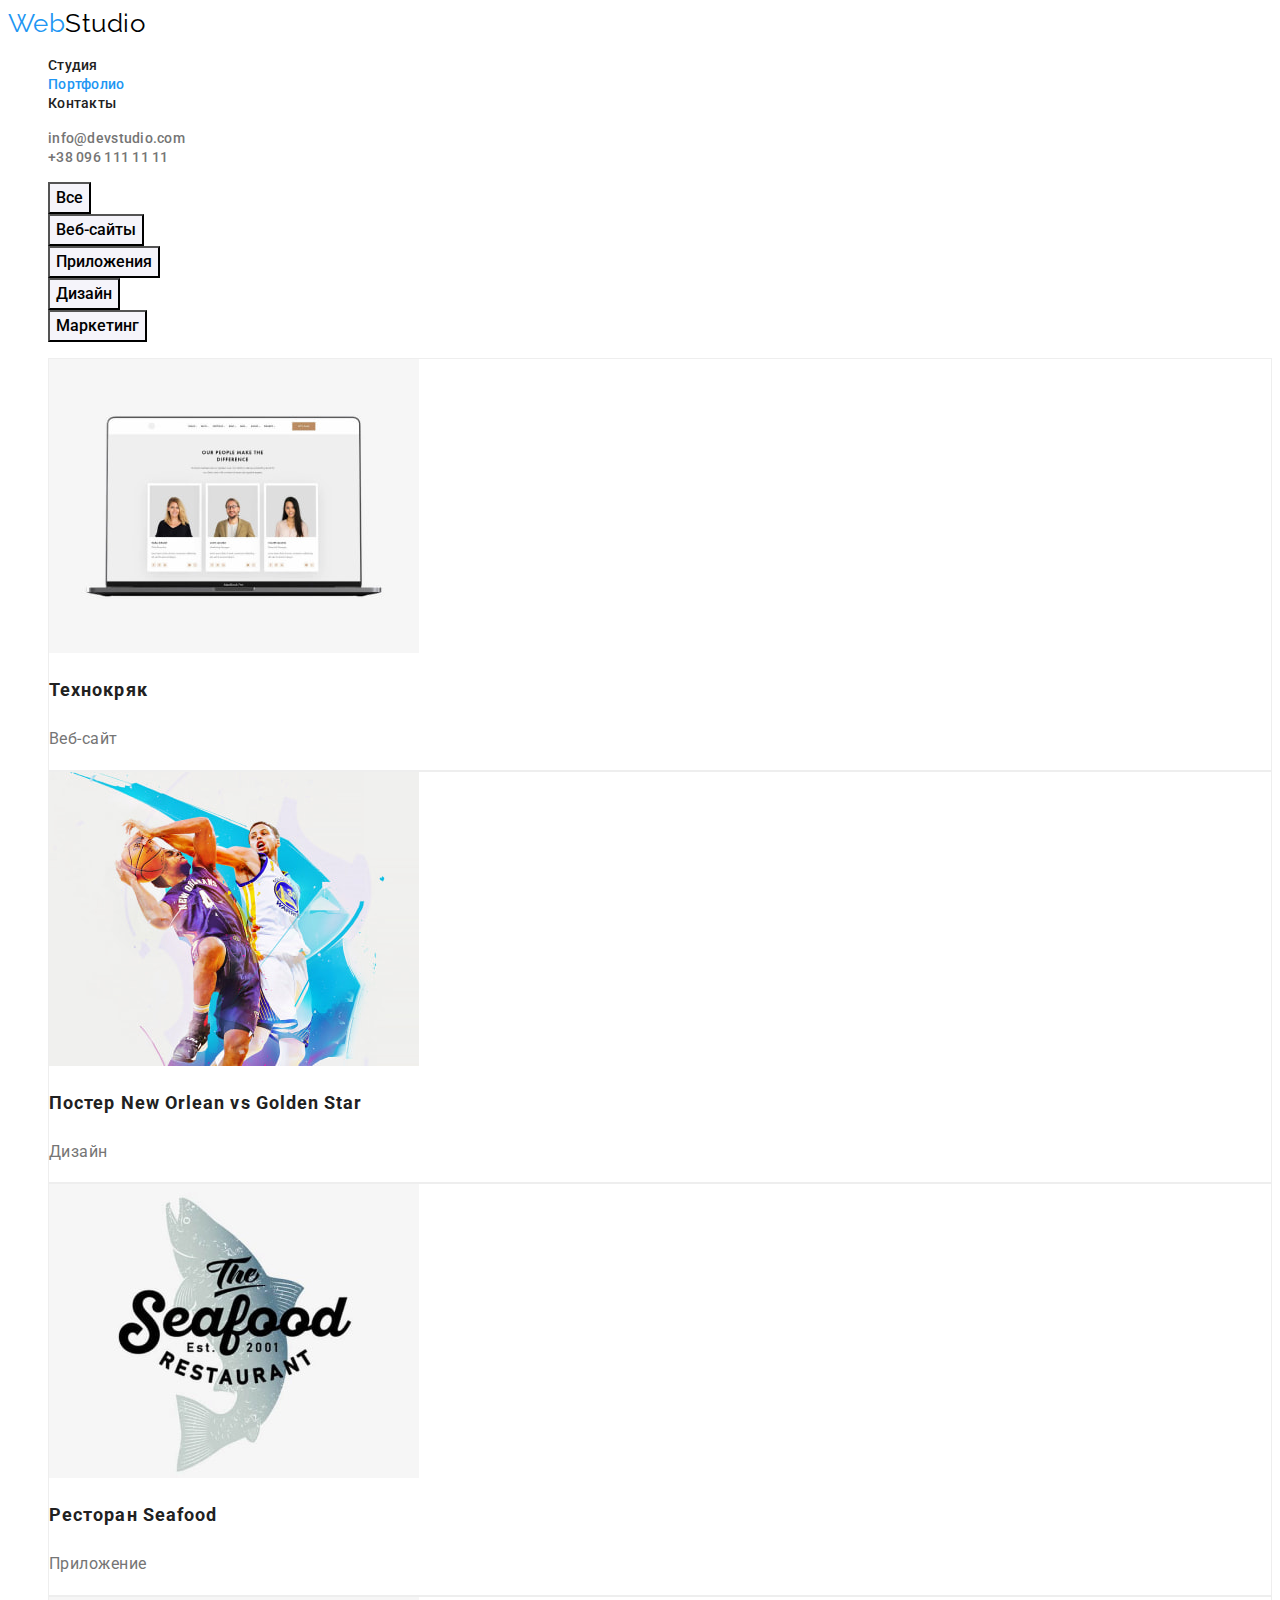
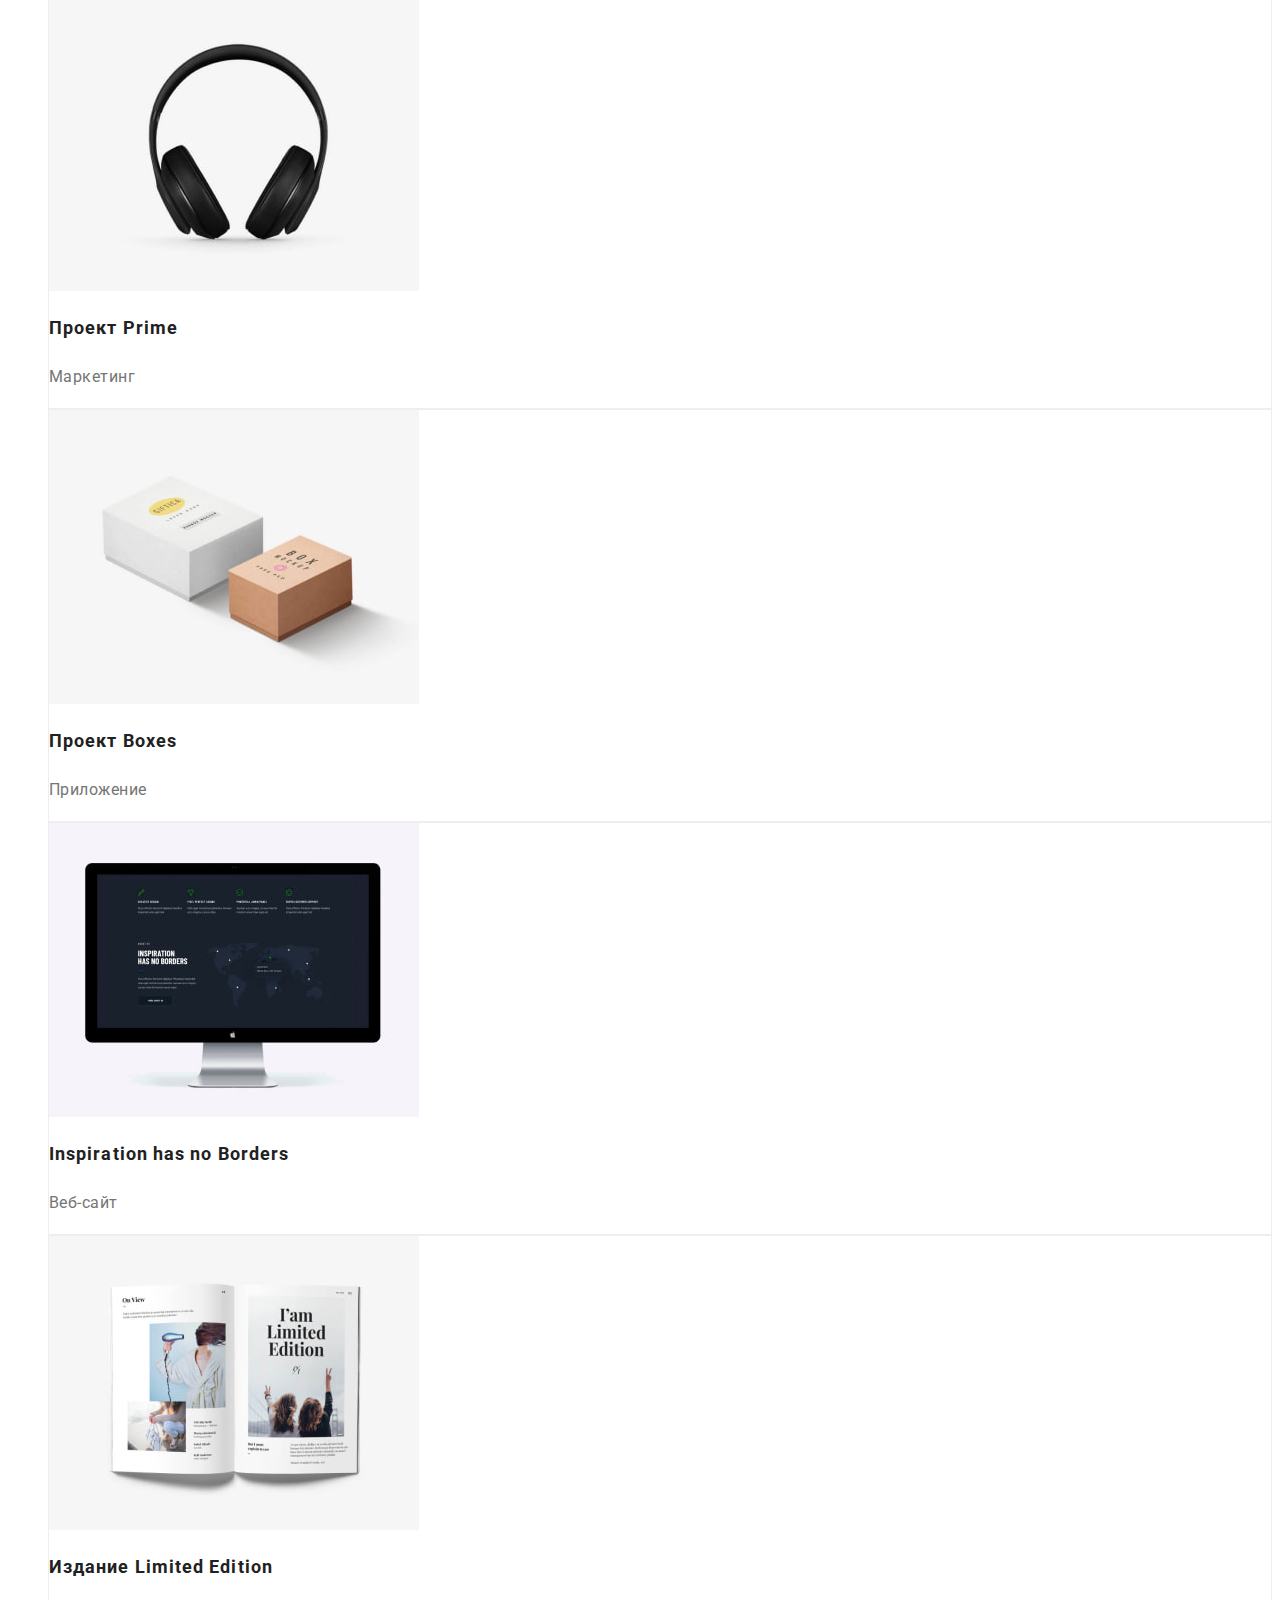
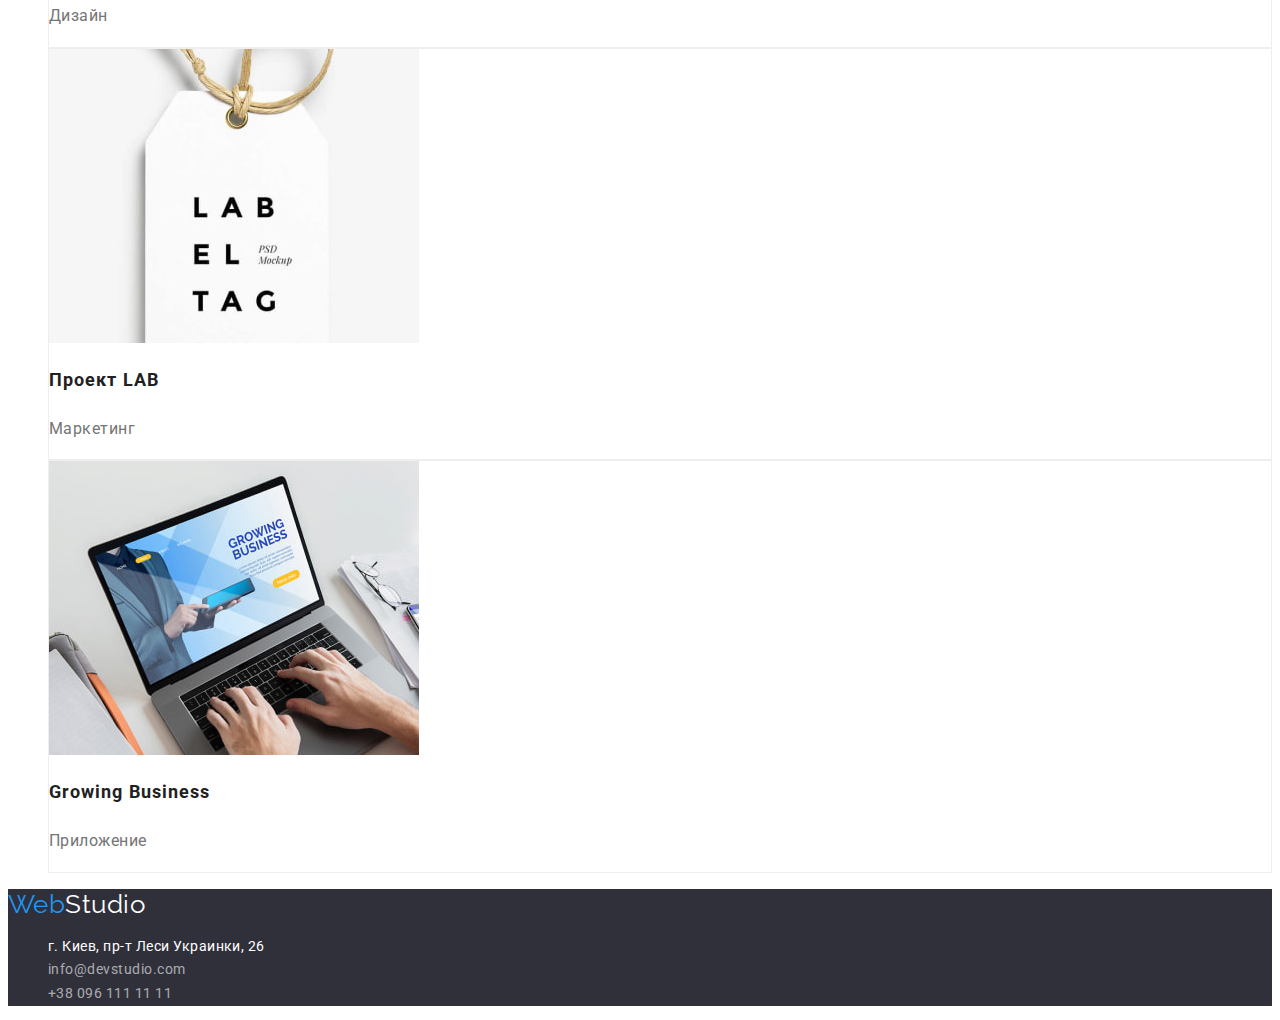
==== portfolio.html @ e976b062 "Initial commit" ====
<!DOCTYPE html>
<html lang="en">
   <head>
      <meta charset="UTF-8" />
      <meta http-equiv="X-UA-Compatible" content="IE=edge" />
      <meta name="viewport" content="width=device-width, initial-scale=1.0" />
      <title>Portfolio</title>
      <!--Project fonts -->
      <link rel="preconnect" href="https://fonts.googleapis.com" />
      <link rel="preconnect" href="https://fonts.gstatic.com" crossorigin />
      <link
         href="https://fonts.googleapis.com/css2?family=Raleway:wght@700&family=Roboto:wght@400;500;700;900&family=Tangerine:wght@700&display=swap"
         rel="stylesheet"
      />
      <!-- Custom styles -->
      <link rel="stylesheet" href="./css/styles.css" />
   </head>
   <body>
      <!-- Шапка сайту -->
      <header class="header">
         <nav class="navigation">
            <a class="logo" href="./index.html" aria-label="лаготип сайта" lang="en"
               ><span>Web</span>Studio</a
            >
            <ul class="header-list">
               <li class="item">
                  <a class="link" href="./index.html">Студия</a>
               </li>
               <li class="item">
                  <a class="link current" href="./portfolio.html">Портфолио</a>
               </li>
               <li class="item">
                  <a class="link" href="#">Контакты</a>
               </li>
            </ul>
         </nav>
         <ul class="header-list">
            <li class="item">
               <a class="header-item" href="mailto:info@devstudio.com">info@devstudio.com</a>
            </li>
            <li class="item">
               <a class="header-item" href="tel:+380961111111">+38 096 111 11 11</a>
            </li>
         </ul>
      </header>
      <!--Портфоліо-->
      <main>
         <section>
            <h1 class="portfolio-title visually-hidden">Портфолио</h1>
            <!--Навігація кнопки-->
            <ul class="filters">
               <li class="btn-main"><button type="button" class="btn">Все</button></li>
               <li class="btn-main"><button type="button" class="btn">Веб-сайты</button></li>
               <li class="btn-main"><button type="button" class="btn">Приложения</button></li>
               <li class="btn-main"><button type="button" class="btn">Дизайн</button></li>
               <li class="btn-main"><button type="button" class="btn">Маркетинг</button></li>
            </ul>
            <ul class="gallery">
               <li class="gallery-item">
                  <a class="progects-item" href="#">
                     <img
                        src="./images/portfolio/portfolio-img1.jpg"
                        class="portfolio-img"
                        alt="Технокряк"
                        width="370"
                        height="294"
                     />
                     <h2 class="gallery-title">Технокряк</h2>
                     <p class="gallery-text">Веб-сайт</p>
                  </a>
               </li>
               <li class="gallery-item">
                  <a class="progects-item" href="#">
                     <img
                        src="./images/portfolio/portfolio-img2.jpg"
                        class="portfolio-img"
                        alt="Постер New Orlean vs Golden Star"
                        width="370"
                        height="294"
                     />
                     <h2 class="gallery-title" lang="en">Постер New Orlean vs Golden Star</h2>
                     <p class="gallery-text">Дизайн</p>
                  </a>
               </li>
               <li class="gallery-item">
                  <a class="progects-item" href="#">
                     <img
                        src="./images/portfolio/portfolio-img3.jpg"
                        class="portfolio-img"
                        alt="Ресторан Seafood"
                        width="370"
                        height="294"
                     />
                     <h2 class="gallery-title" lang="en">Ресторан Seafood</h2>
                     <p class="gallery-text">Приложение</p>
                  </a>
               </li>
               <li class="gallery-item">
                  <a class="progects-item" href="#">
                     <img
                        src="./images/portfolio/portfolio-img4.jpg"
                        class="portfolio-img"
                        alt="Проект Prime"
                        width="370"
                        height="294"
                     />
                     <h2 class="gallery-title" lang="en">Проект Prime</h2>
                     <p class="gallery-text">Маркетинг</p>
                  </a>
               </li>
               <li class="gallery-item">
                  <a class="progects-item" href="#">
                     <img
                        src="./images/portfolio/portfolio-img5.jpg"
                        class="portfolio-img"
                        alt="Проект Boxes"
                        width="370"
                        height="294"
                     />
                     <h2 class="gallery-title" lang="en">Проект Boxes</h2>
                     <p class="gallery-text">Приложение</p>
                  </a>
               </li>
               <li class="gallery-item">
                  <a class="progects-item" href="#">
                     <img
                        src="./images/portfolio/portfolio-img6.jpg"
                        class="portfolio-img"
                        alt="Inspiration has no Borders"
                        width="370"
                        height="294"
                     />
                     <h2 class="gallery-title" lang="en">Inspiration has no Borders</h2>
                     <p class="gallery-text">Веб-сайт</p>
                  </a>
               </li>
               <li class="gallery-item">
                  <a class="progects-item" href="#">
                     <img
                        src="./images/portfolio/portfolio-img7.jpg"
                        class="portfolio-img"
                        alt="Издание Limited Edition"
                        width="370"
                        height="294"
                     />
                     <h2 class="gallery-title" lang="en">Издание Limited Edition</h2>
                     <p class="gallery-text">Дизайн</p>
                  </a>
               </li>
               <li class="gallery-item">
                  <a class="progects-item" href="#">
                     <img
                        src="./images/portfolio/portfolio-img8.jpg"
                        class="portfolio-img"
                        alt="Проект LAB"
                        width="370"
                        height="294"
                     />
                     <h2 class="gallery-title" lang="en">Проект LAB</h2>
                     <p class="gallery-text">Маркетинг</p>
                  </a>
               </li>
               <li class="gallery-item">
                  <a class="progects-item" href="#">
                     <img
                        src="./images/portfolio/portfolio-img9.jpg"
                        class="portfolio-img"
                        alt="Growing Business"
                        width="370"
                        height="294"
                     />
                     <h2 class="gallery-title" lang="en">Growing Business</h2>
                     <p class="gallery-text">Приложение</p>
                  </a>
               </li>
            </ul>
         </section>
      </main>
      <!--підвал сайту-->
      <footer class="footer">
         <a class="logo" href="./index.html" aria-label="лаготип сайта" lang="en"
            ><span>Web</span>Studio</a
         >
         <address>
            <ul class="footer-adress">
               <li class="item">
                  <a
                     href="https://goo.gl/maps/U1DCQBSP9QyuAPN38"
                     class="link"
                     target="_blank"
                     rel="noopener noreferrer"
                     >г. Киев, пр-т Леси Украинки, 26</a
                  >
               </li>
               <li class="item">
                  <a class="footer-item" href="mailto:info@devstudio.com">info@devstudio.com</a>
               </li>
               <li class="item">
                  <a class="footer-item" href="tel:+380961111111">+38 096 111 11 11</a>
               </li>
            </ul>
         </address>
      </footer>
   </body>
</html>
---- css/styles.css ----
:root {
    --primary-subtitle-color: #757575;
    --accent-color: #2196f3;
    --button-hover-color: #188ce8;
    --white-color: #ffffff;
    --primary-text-color: #212121;

/* color */

--primary-hero-footer-color:#2f303a;
--primary-team-color:#f5f4fa;
--footer-adress-color: rgba(255, 255, 255, 0.6);
--portfolio-btn-color:#f5f4fa;
--portfolio-main-color: #e5e5e5;
--main-project-iteam:#eeeeee;
}

body {
    background-color: var(--white-color);
    font-family: Roboto,
    sans-serif;
    color: var(--primary-text-color);
    letter-spacing: 0.03em;
    
}
/* <!--логотип-->*/
.logo {
    font-family: Raleway,
    sans-serif;
    font-size: 26px;
    line-height: 1.2;
    text-decoration: none;
    
}

 .logo span {
    color: var(--accent-color);
}
.header .logo {
    color: #000000;
}

.footer .logo {
    color: var(--white-color);
}

/* <!--hidden--> */
.visually-hidden {
    position: absolute;
    width: 1px;
    height: 1px;
    margin: -1px;
    border: 0;
    padding: 0;

    white-space: nowrap;
    clip-path: inset(100%);
    clip: rect(0 0 0 0);
    overflow: hidden;
}

/* <!--Навігація -->*/

.header-list,
.hero .list,
.specifics .list,
.doing .list,
.footer-adress,
.member-list,
.filters,
.gallery {
list-style: none;
}

.header-list .link {
    font-weight: 500;
    font-size: 14px;
    line-height: 1.14;
    letter-spacing: 0.02em;
    text-decoration: none;
    
}
.navigation .link {
color: var(--primary-text-color);}

.link.current {
    color: var(--accent-color);

}
.navigation .link:hover,
.navigation .link:focus, 
.footer-adress .footer-item:hover,
.footer-adress .footer-item:focus {
    color: var(--accent-color);
}

.header-item {
color: var(--primary-subtitle-color);
text-decoration: none;
font-weight: 500;
font-size: 14px;
line-height: 1.14;
letter-spacing: 0.02em;
}


.header-item:hover,
.header-item:focus {
    color: var(--accent-color);
}
/* <!--Заголовок-->*/
.hero-group,
.footer {
    background-color: var(--primary-hero-footer-color);
}

.hero-title {
    font-weight: 900;
    font-size: 44px;
    line-height: 1.36;
     text-align: center;
    letter-spacing: 0.06em;
    text-transform: uppercase;
    
    color: var(--white-color);
}
.button.primary {
    border: inherit;
    font-weight: 700;
    font-size: 16px;
    line-height: 1.88;
    letter-spacing: 0.06em;
    cursor: pointer;
    color: var(--white-color);
    font-family: Roboto,
    sans-serif;
    background-color: var(--accent-color);
}

.button.primary:focus,
.button.primary:hover {
    background-color: var(--button-hover-color);
}

.specifics .member-title {
    font-weight: 700;
    font-size: 14px;
    line-height: 1.14;
   
}

.subtitle {
    font-size: 14px;
    line-height: 1.71;
    color: var(--primary-subtitle-color);
}

/* < !--Чем мы занимаемся--> */

.section-title {
font-weight: 700;
font-size: 36px;
line-height: 1.17;
text-align: center;

}
/* < !--Наша команда--> */
.team {
    background-color: var(--primary-team-color);
 font-size: 16px;
 line-height: 1.19;
 
}
.team .member-title {
    font-weight: 500;
    text-align: center;
    font-size: 16px;
    line-height: 1.19;
   
}

.team .member-position {
    text-align: center;
    font-weight: 400;
    color: var(--primary-subtitle-color);
}
/* < !--підвал--> */
.footer-adress {
    font-size: 14px;
    line-height: 1.71; 
    font-weight: 400;
}
.footer-adress .link {
    color: var(--white-color);
    text-decoration: none;
    font-style: normal;

}
    
.footer-item {
color:  var(--footer-adress-color);
text-decoration: none;
font-style: normal;
}

/* <!--Портфоліо--> */

.portfolio-title {
    display: none;
}

/* <!-- Кнопки --> */
.btn {
    font-weight: 500;
    font-size: 16px;
    line-height: 1.62;
    text-align: center;
    cursor: pointer;
    font-family: Roboto,
    sans-serif;
  background-color: var(--portfolio-btn-color);
}

.filters .btn:hover,
.filters .btn:focus {
color: var(--white-color);
background-color: var(--accent-color);
}
.gallery-item {
background: var(--white-color);
border: 1px solid var(--main-project-iteam);
box-sizing: border-box;
}
.progects-item {
    text-decoration: none;
}
.gallery-title {
    font-weight: 700;
    font-size: 18px;
    line-height: 2;
    letter-spacing: 0.06em;
    color: var(--primary-text-color);
    text-decoration: none;
}
.gallery-text {
    font-weight: 400;
    font-size: 16px;
    line-height: 1.87;
color: var(--primary-subtitle-color);
text-decoration: none;
    
}
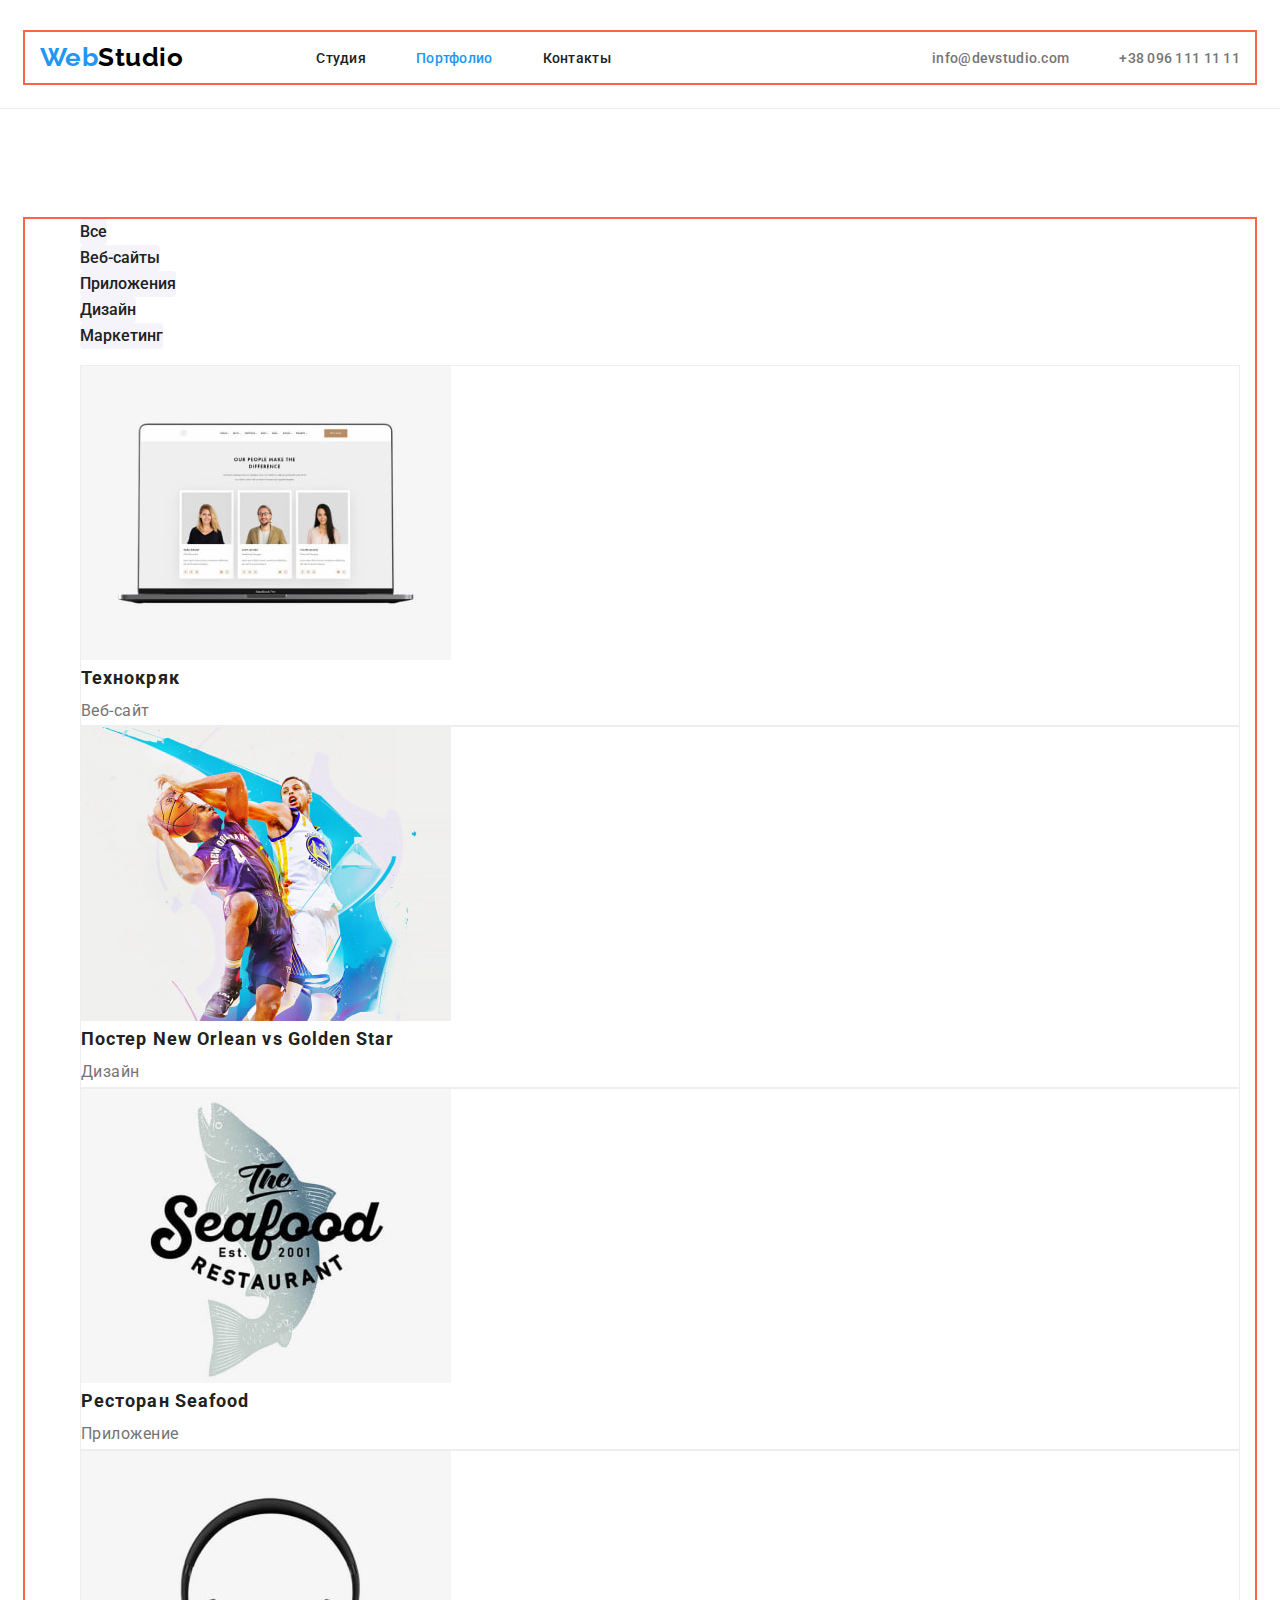
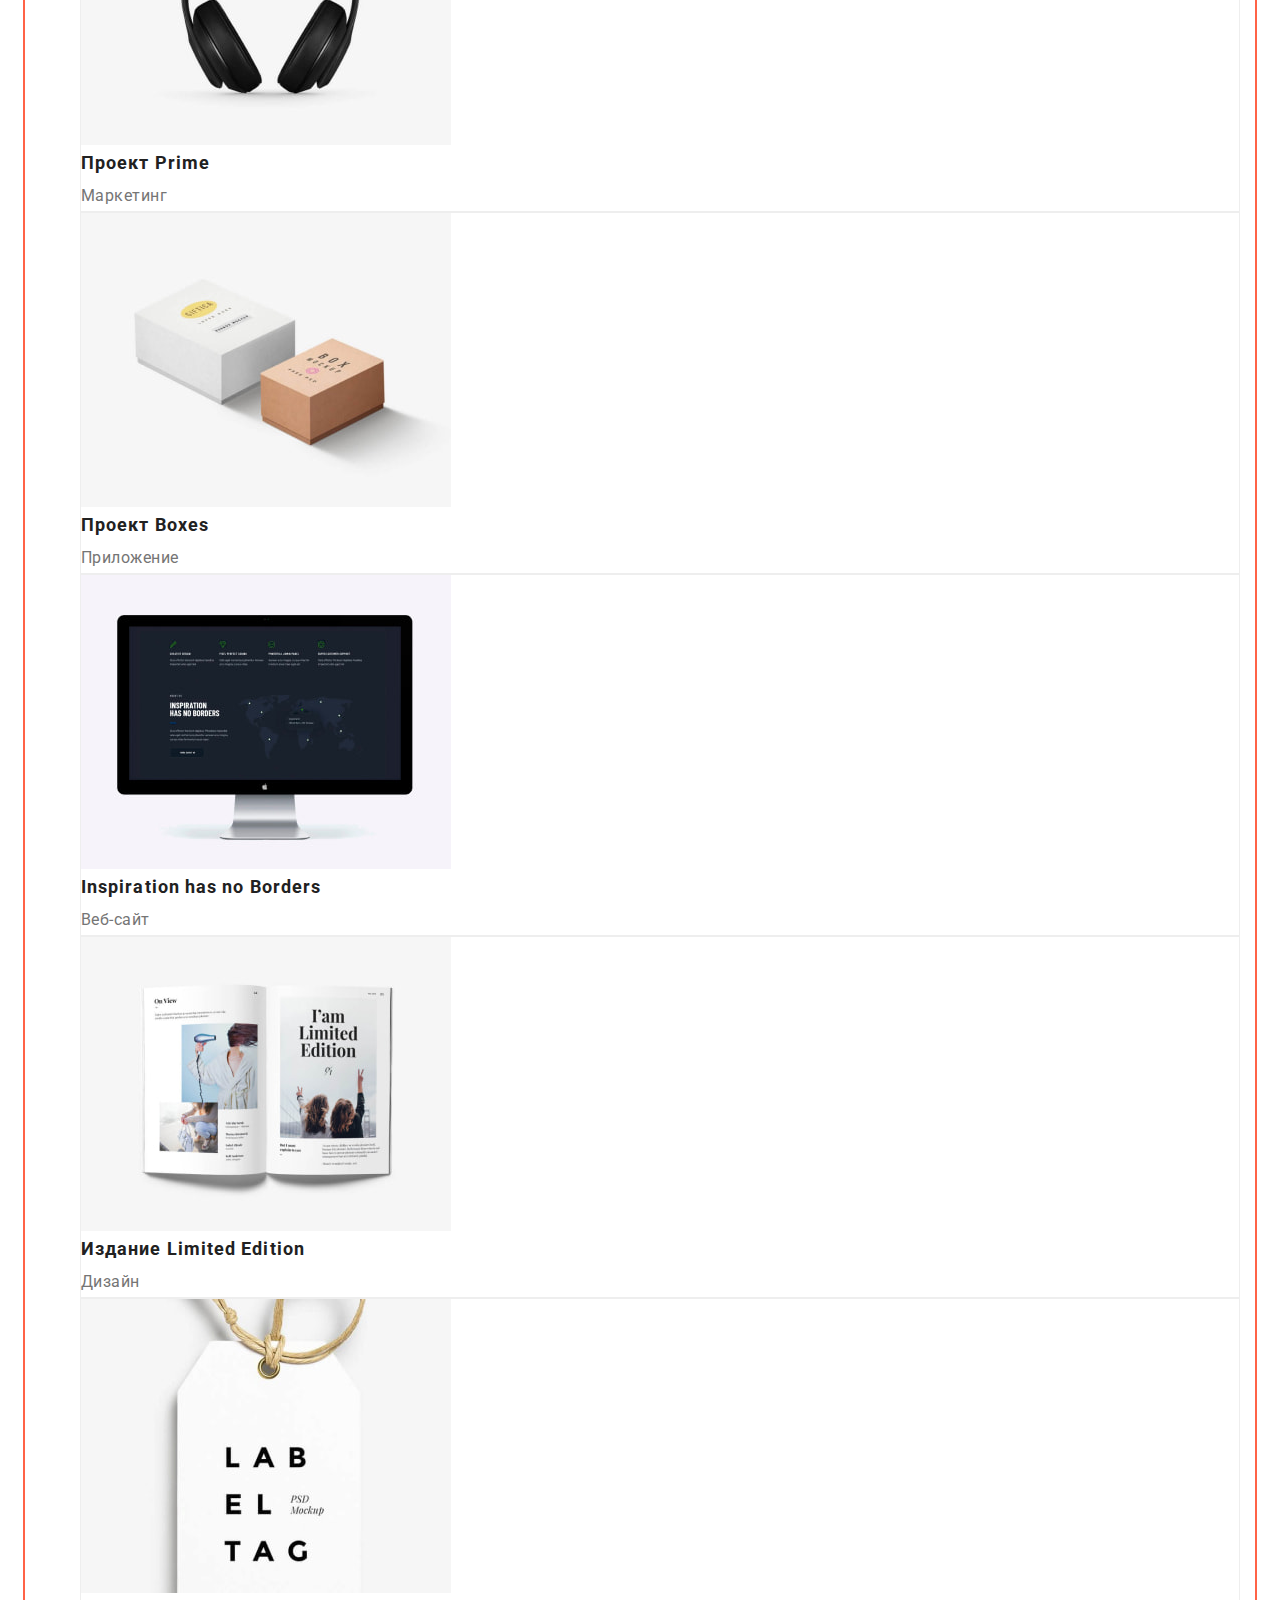
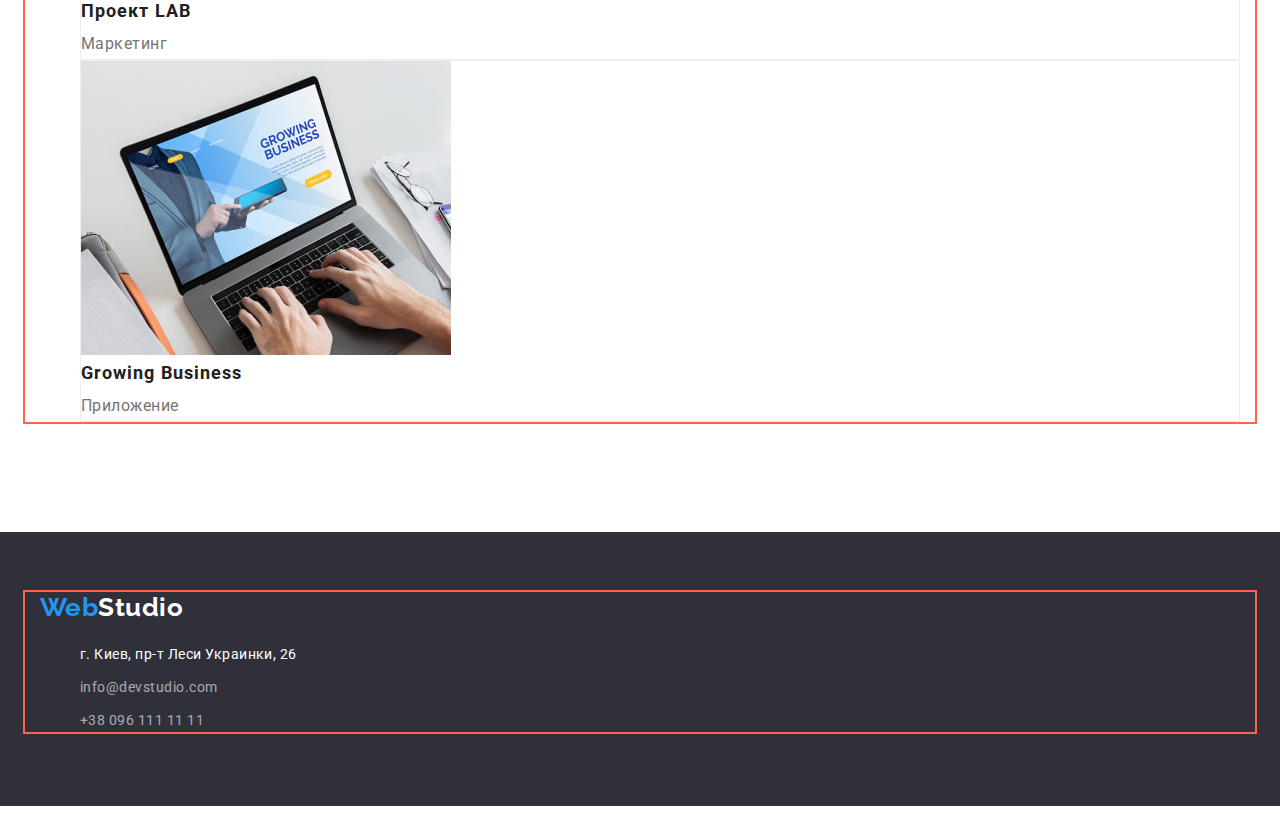
==== commit a75c5050: "created flexbox css" ====
--- a/portfolio.html
+++ b/portfolio.html
@@ -12,194 +12,225 @@
          href="https://fonts.googleapis.com/css2?family=Raleway:wght@700&family=Roboto:wght@400;500;700;900&family=Tangerine:wght@700&display=swap"
          rel="stylesheet"
       />
+      <link
+         rel="stylesheet"
+         href="https://cdnjs.cloudflare.com/ajax/libs/modern-normalize/1.1.0/modern-normalize.min.css"
+         integrity="sha512-wpPYUAdjBVSE4KJnH1VR1HeZfpl1ub8YT/NKx4PuQ5NmX2tKuGu6U/JRp5y+Y8XG2tV+wKQpNHVUX03MfMFn9Q=="
+         crossorigin="anonymous"
+         referrerpolicy="no-referrer"
+      />
       <!-- Custom styles -->
       <link rel="stylesheet" href="./css/styles.css" />
    </head>
    <body>
       <!-- Шапка сайту -->
       <header class="header">
-         <nav class="navigation">
-            <a class="logo" href="./index.html" aria-label="лаготип сайта" lang="en"
-               ><span>Web</span>Studio</a
-            >
-            <ul class="header-list">
+         <div class="container navigation">
+            <nav class="navigation">
+               <a class="logo" href="./index.html" aria-label="лаготип сайта" lang="en"
+                  ><span>Web</span>Studio</a
+               >
+               <ul class="header-list">
+                  <li class="item">
+                     <a class="link" href="./index.html">Студия</a>
+                  </li>
+                  <li class="item">
+                     <a class="link current" href="./portfolio.html">Портфолио</a>
+                  </li>
+                  <li class="item">
+                     <a class="link" href="#">Контакты</a>
+                  </li>
+               </ul>
+            </nav>
+            <ul class="header-list contact">
                <li class="item">
-                  <a class="link" href="./index.html">Студия</a>
+                  <a class="header-item" href="mailto:info@devstudio.com">info@devstudio.com</a>
                </li>
                <li class="item">
-                  <a class="link current" href="./portfolio.html">Портфолио</a>
-               </li>
-               <li class="item">
-                  <a class="link" href="#">Контакты</a>
+                  <a class="header-item" href="tel:+380961111111">+38 096 111 11 11</a>
                </li>
             </ul>
-         </nav>
-         <ul class="header-list">
-            <li class="item">
-               <a class="header-item" href="mailto:info@devstudio.com">info@devstudio.com</a>
-            </li>
-            <li class="item">
-               <a class="header-item" href="tel:+380961111111">+38 096 111 11 11</a>
-            </li>
-         </ul>
+         </div>
       </header>
       <!--Портфоліо-->
       <main>
-         <section>
-            <h1 class="portfolio-title visually-hidden">Портфолио</h1>
-            <!--Навігація кнопки-->
-            <ul class="filters">
-               <li class="btn-main"><button type="button" class="btn">Все</button></li>
-               <li class="btn-main"><button type="button" class="btn">Веб-сайты</button></li>
-               <li class="btn-main"><button type="button" class="btn">Приложения</button></li>
-               <li class="btn-main"><button type="button" class="btn">Дизайн</button></li>
-               <li class="btn-main"><button type="button" class="btn">Маркетинг</button></li>
-            </ul>
-            <ul class="gallery">
-               <li class="gallery-item">
-                  <a class="progects-item" href="#">
-                     <img
-                        src="./images/portfolio/portfolio-img1.jpg"
-                        class="portfolio-img"
-                        alt="Технокряк"
-                        width="370"
-                        height="294"
-                     />
-                     <h2 class="gallery-title">Технокряк</h2>
-                     <p class="gallery-text">Веб-сайт</p>
-                  </a>
-               </li>
-               <li class="gallery-item">
-                  <a class="progects-item" href="#">
-                     <img
-                        src="./images/portfolio/portfolio-img2.jpg"
-                        class="portfolio-img"
-                        alt="Постер New Orlean vs Golden Star"
-                        width="370"
-                        height="294"
-                     />
-                     <h2 class="gallery-title" lang="en">Постер New Orlean vs Golden Star</h2>
-                     <p class="gallery-text">Дизайн</p>
-                  </a>
-               </li>
-               <li class="gallery-item">
-                  <a class="progects-item" href="#">
-                     <img
-                        src="./images/portfolio/portfolio-img3.jpg"
-                        class="portfolio-img"
-                        alt="Ресторан Seafood"
-                        width="370"
-                        height="294"
-                     />
-                     <h2 class="gallery-title" lang="en">Ресторан Seafood</h2>
-                     <p class="gallery-text">Приложение</p>
-                  </a>
-               </li>
-               <li class="gallery-item">
-                  <a class="progects-item" href="#">
-                     <img
-                        src="./images/portfolio/portfolio-img4.jpg"
-                        class="portfolio-img"
-                        alt="Проект Prime"
-                        width="370"
-                        height="294"
-                     />
-                     <h2 class="gallery-title" lang="en">Проект Prime</h2>
-                     <p class="gallery-text">Маркетинг</p>
-                  </a>
-               </li>
-               <li class="gallery-item">
-                  <a class="progects-item" href="#">
-                     <img
-                        src="./images/portfolio/portfolio-img5.jpg"
-                        class="portfolio-img"
-                        alt="Проект Boxes"
-                        width="370"
-                        height="294"
-                     />
-                     <h2 class="gallery-title" lang="en">Проект Boxes</h2>
-                     <p class="gallery-text">Приложение</p>
-                  </a>
-               </li>
-               <li class="gallery-item">
-                  <a class="progects-item" href="#">
-                     <img
-                        src="./images/portfolio/portfolio-img6.jpg"
-                        class="portfolio-img"
-                        alt="Inspiration has no Borders"
-                        width="370"
-                        height="294"
-                     />
-                     <h2 class="gallery-title" lang="en">Inspiration has no Borders</h2>
-                     <p class="gallery-text">Веб-сайт</p>
-                  </a>
-               </li>
-               <li class="gallery-item">
-                  <a class="progects-item" href="#">
-                     <img
-                        src="./images/portfolio/portfolio-img7.jpg"
-                        class="portfolio-img"
-                        alt="Издание Limited Edition"
-                        width="370"
-                        height="294"
-                     />
-                     <h2 class="gallery-title" lang="en">Издание Limited Edition</h2>
-                     <p class="gallery-text">Дизайн</p>
-                  </a>
-               </li>
-               <li class="gallery-item">
-                  <a class="progects-item" href="#">
-                     <img
-                        src="./images/portfolio/portfolio-img8.jpg"
-                        class="portfolio-img"
-                        alt="Проект LAB"
-                        width="370"
-                        height="294"
-                     />
-                     <h2 class="gallery-title" lang="en">Проект LAB</h2>
-                     <p class="gallery-text">Маркетинг</p>
-                  </a>
-               </li>
-               <li class="gallery-item">
-                  <a class="progects-item" href="#">
-                     <img
-                        src="./images/portfolio/portfolio-img9.jpg"
-                        class="portfolio-img"
-                        alt="Growing Business"
-                        width="370"
-                        height="294"
-                     />
-                     <h2 class="gallery-title" lang="en">Growing Business</h2>
-                     <p class="gallery-text">Приложение</p>
-                  </a>
-               </li>
-            </ul>
+         <section class="section work">
+            <div class="container">
+               <h1 class="portfolio-title visually-hidden">Портфолио</h1>
+               <!--Навігація кнопки-->
+               <ul class="filters">
+                  <li class="btn-main"><button type="button" class="btn">Все</button></li>
+                  <li class="btn-main"><button type="button" class="btn">Веб-сайты</button></li>
+                  <li class="btn-main"><button type="button" class="btn">Приложения</button></li>
+                  <li class="btn-main"><button type="button" class="btn">Дизайн</button></li>
+                  <li class="btn-main"><button type="button" class="btn">Маркетинг</button></li>
+               </ul>
+               <ul class="gallery">
+                  <li class="gallery-item">
+                     <a class="progects-item" href="#">
+                        <img
+                           src="./images/portfolio/portfolio-img1.jpg"
+                           class="portfolio-img"
+                           alt="Технокряк"
+                           width="370"
+                           height="294"
+                        />
+                        <div class="gallery-border">
+                           <h2 class="gallery-title">Технокряк</h2>
+                           <p class="gallery-text">Веб-сайт</p>
+                        </div>
+                     </a>
+                  </li>
+                  <li class="gallery-item">
+                     <a class="progects-item" href="#">
+                        <img
+                           src="./images/portfolio/portfolio-img2.jpg"
+                           class="portfolio-img"
+                           alt="Постер New Orlean vs Golden Star"
+                           width="370"
+                           height="294"
+                        />
+                        <div class="gallery-border">
+                           <h2 class="gallery-title" lang="en">Постер New Orlean vs Golden Star</h2>
+                           <p class="gallery-text">Дизайн</p>
+                        </div>
+                     </a>
+                  </li>
+                  <li class="gallery-item">
+                     <a class="progects-item" href="#">
+                        <img
+                           src="./images/portfolio/portfolio-img3.jpg"
+                           class="portfolio-img"
+                           alt="Ресторан Seafood"
+                           width="370"
+                           height="294"
+                        />
+                        <div class="gallery-border">
+                           <h2 class="gallery-title" lang="en">Ресторан Seafood</h2>
+                           <p class="gallery-text">Приложение</p>
+                        </div>
+                     </a>
+                  </li>
+                  <li class="gallery-item">
+                     <a class="progects-item" href="#">
+                        <img
+                           src="./images/portfolio/portfolio-img4.jpg"
+                           class="portfolio-img"
+                           alt="Проект Prime"
+                           width="370"
+                           height="294"
+                        />
+                        <div class="gallery-border">
+                           <h2 class="gallery-title" lang="en">Проект Prime</h2>
+                           <p class="gallery-text">Маркетинг</p>
+                        </div>
+                     </a>
+                  </li>
+                  <li class="gallery-item">
+                     <a class="progects-item" href="#">
+                        <img
+                           src="./images/portfolio/portfolio-img5.jpg"
+                           class="portfolio-img"
+                           alt="Проект Boxes"
+                           width="370"
+                           height="294"
+                        />
+                        <div class="gallery-border">
+                           <h2 class="gallery-title" lang="en">Проект Boxes</h2>
+                           <p class="gallery-text">Приложение</p>
+                        </div>
+                     </a>
+                  </li>
+                  <li class="gallery-item">
+                     <a class="progects-item" href="#">
+                        <img
+                           src="./images/portfolio/portfolio-img6.jpg"
+                           class="portfolio-img"
+                           alt="Inspiration has no Borders"
+                           width="370"
+                           height="294"
+                        />
+                        <div class="gallery-border">
+                           <h2 class="gallery-title" lang="en">Inspiration has no Borders</h2>
+                           <p class="gallery-text">Веб-сайт</p>
+                        </div>
+                     </a>
+                  </li>
+                  <li class="gallery-item">
+                     <a class="progects-item" href="#">
+                        <img
+                           src="./images/portfolio/portfolio-img7.jpg"
+                           class="portfolio-img"
+                           alt="Издание Limited Edition"
+                           width="370"
+                           height="294"
+                        />
+                        <div class="gallery-border">
+                           <h2 class="gallery-title" lang="en">Издание Limited Edition</h2>
+                           <p class="gallery-text">Дизайн</p>
+                        </div>
+                     </a>
+                  </li>
+                  <li class="gallery-item">
+                     <a class="progects-item" href="#">
+                        <img
+                           src="./images/portfolio/portfolio-img8.jpg"
+                           class="portfolio-img"
+                           alt="Проект LAB"
+                           width="370"
+                           height="294"
+                        />
+                        <div class="gallery-border">
+                           <h2 class="gallery-title" lang="en">Проект LAB</h2>
+                           <p class="gallery-text">Маркетинг</p>
+                        </div>
+                     </a>
+                  </li>
+                  <li class="gallery-item">
+                     <a class="progects-item" href="#">
+                        <img
+                           src="./images/portfolio/portfolio-img9.jpg"
+                           class="portfolio-img"
+                           alt="Growing Business"
+                           width="370"
+                           height="294"
+                        />
+                        <div class="gallery-border">
+                           <h2 class="gallery-title" lang="en">Growing Business</h2>
+                           <p class="gallery-text">Приложение</p>
+                        </div>
+                     </a>
+                  </li>
+               </ul>
+            </div>
          </section>
       </main>
       <!--підвал сайту-->
       <footer class="footer">
-         <a class="logo" href="./index.html" aria-label="лаготип сайта" lang="en"
-            ><span>Web</span>Studio</a
-         >
-         <address>
-            <ul class="footer-adress">
-               <li class="item">
-                  <a
-                     href="https://goo.gl/maps/U1DCQBSP9QyuAPN38"
-                     class="link"
-                     target="_blank"
-                     rel="noopener noreferrer"
-                     >г. Киев, пр-т Леси Украинки, 26</a
-                  >
-               </li>
-               <li class="item">
-                  <a class="footer-item" href="mailto:info@devstudio.com">info@devstudio.com</a>
-               </li>
-               <li class="item">
-                  <a class="footer-item" href="tel:+380961111111">+38 096 111 11 11</a>
-               </li>
-            </ul>
-         </address>
+         <div class="container">
+            <a class="logo foot" href="./index.html" aria-label="лаготип сайта" lang="en"
+               ><span>Web</span>Studio</a
+            >
+            <address class="adress">
+               <ul class="footer-adress">
+                  <li class="item">
+                     <a
+                        href="https://goo.gl/maps/U1DCQBSP9QyuAPN38"
+                        class="link"
+                        target="_blank"
+                        rel="noopener noreferrer"
+                        >г. Киев, пр-т Леси Украинки, 26</a
+                     >
+                  </li>
+                  <li class="item">
+                     <a class="footer-item" href="mailto:info@devstudio.com">info@devstudio.com</a>
+                  </li>
+                  <li class="item">
+                     <a class="footer-item" href="tel:+380961111111">+38 096 111 11 11</a>
+                  </li>
+               </ul>
+            </address>
+         </div>
       </footer>
    </body>
 </html>
--- a/css/styles.css
+++ b/css/styles.css
@@ -21,15 +21,83 @@
     sans-serif;
     color: var(--primary-text-color);
     letter-spacing: 0.03em;
-    
+    margin-left: auto;
+        margin-right: auto;
+}
+
+a {
+    text-decoration: none;
+    padding: 0;
+}
+
+img {
+    display: block;
+    max-width: 100%;
+    height: auto;
+}
+
+.list {
+    padding: 0;
+    margin: 0;
+    list-style: none;
+}
+
+h1,
+h2,
+h3,
+h4,
+h5,
+h6,
+p {
+    margin-top: 0px;
+    margin-bottom: 0px;
+}
+
+button {
+    padding: 0;
+    border: none;
+    font: inherit;
+    color: inherit;
+    background-color: transparent;
+
+    cursor: pointer;
+    font-family: Roboto, sans-serif;
+    border-radius: 4px;
+}
+
+/* Секції */
+.section {
+    padding-top: 94px;
+    padding-bottom: 94px;
+}
+
+/* Контейнер */
+
+.container {
+    width: 1200px;
+    padding-left: 15px;
+    padding-right: 15px;
+    margin-left: auto;
+    margin-right: auto;
+
+     outline: 2px solid tomato; 
+}
+/* Шапка */
+.header {
+    padding-top: 24px;
+    padding-bottom: 25px;
+    border-bottom: 1px solid #ececec;
 }
 /* <!--логотип-->*/
 .logo {
+    margin-right: 93px;
     font-family: Raleway,
     sans-serif;
+    font-weight: 700;
     font-size: 26px;
-    line-height: 1.2;
-    text-decoration: none;
+    line-height: 1.19;
+    text-decoration: none;
+
     
 }
 
@@ -42,6 +110,10 @@
 
 .footer .logo {
     color: var(--white-color);
+}
+.logo.foot {
+    display: block;
+        margin-bottom: 20px;
 }
 
 /* <!--hidden--> */
@@ -87,12 +159,14 @@
     color: var(--accent-color);
 
 }
+
 .navigation .link:hover,
 .navigation .link:focus, 
 .footer-adress .footer-item:hover,
 .footer-adress .footer-item:focus {
     color: var(--accent-color);
 }
+
 
 .header-item {
 color: var(--primary-subtitle-color);
@@ -108,13 +182,47 @@
 .header-item:focus {
     color: var(--accent-color);
 }
+
+.header-list .item:not(:last-child) {
+    margin-right: 50px;
+}
+
+.navigation,
+.header-list,
+.contact {
+    display: flex;
+    align-items: center;
+}
+
+/* Контакти */
+
+.contact .item:not(:last-child) {
+    margin-right: 50px;
+}
+
+.contact {
+    margin-left: auto;
+}
+
+
 /* <!--Заголовок-->*/
+.hero {
+    padding-top: 200px;
+    padding-bottom: 200px;
+
+    background-color: var(--primary-hero-footer-color);
+}
 .hero-group,
 .footer {
     background-color: var(--primary-hero-footer-color);
 }
 
 .hero-title {
+    margin-top: 0;
+        margin-bottom: 30px;
+        max-width: 696px;
+        margin-left: auto;
+        margin-right: auto;
     font-weight: 900;
     font-size: 44px;
     line-height: 1.36;
@@ -125,46 +233,101 @@
     color: var(--white-color);
 }
 .button.primary {
-    border: inherit;
-    font-weight: 700;
+min-width: 200px;
+    height: 50px;
+    margin-right: auto;
+    margin-left: auto;
+
+background-color: var(--accent-color);
+color: var(--white-color);
+font-weight: 700;
     font-size: 16px;
     line-height: 1.88;
     letter-spacing: 0.06em;
-    cursor: pointer;
-    color: var(--white-color);
-    font-family: Roboto,
-    sans-serif;
-    background-color: var(--accent-color);
+    display: block;
+        align-items: center;
+        text-align: center;
+
 }
 
 .button.primary:focus,
 .button.primary:hover {
     background-color: var(--button-hover-color);
 }
-
-.specifics .member-title {
-    font-weight: 700;
-    font-size: 14px;
-    line-height: 1.14;
-   
+/* <!--секція особливості-->*/
+.feature-list {
+    display: flex;
+    margin-right: -30px;
+}
+
+.feature-iteam {
+    margin-right: 30px;
+    width: calc(100% - 30px / 4);
+}
+
+.member-title {
+    margin-top: 0;
+        margin-bottom: 10px;
+    
+        font-weight: 700;
+        font-size: 14px;
+        line-height: 1.14;
+        text-transform: uppercase;
 }
 
 .subtitle {
+    margin-top: 0;
+        margin-bottom: 0;
+
     font-size: 14px;
     line-height: 1.71;
     color: var(--primary-subtitle-color);
 }
 
 /* < !--Чем мы занимаемся--> */
+.doing {
+    padding-top: 0px;
+}
 
 .section-title {
+    margin-top: 0;
+        margin-bottom: 50px;
 font-weight: 700;
 font-size: 36px;
 line-height: 1.17;
 text-align: center;
 
 }
+.section-list {
+    display: flex;
+}
+.section-list .item:not(:last-child) {
+    margin-right: 30px;} 
+
 /* < !--Наша команда--> */
+.member-list {
+    display: flex;
+        text-align: center;
+}
+
+.member-list .member-item:not(:last-child) {
+    margin-right: 30px;
+}
+
+.member-item {
+    width: 270px;
+    
+        background: var(--white-color);
+    
+        box-shadow: 0px 1px 3px rgba(0, 0, 0, 0.12), 0px 1px 1px rgba(0, 0, 0, 0.14),
+            0px 2px 1px rgba(0, 0, 0, 0.2);
+        border-radius: 0px 0px 4px 4px;
+}
+.team-name {
+    padding-top: 30px;
+    padding-bottom: 30px;
+}
+
 .team {
     background-color: var(--primary-team-color);
  font-size: 16px;
@@ -172,6 +335,8 @@
  
 }
 .team .member-title {
+    margin-top: 0;
+        margin-bottom: 10px;
     font-weight: 500;
     text-align: center;
     font-size: 16px;
@@ -180,17 +345,36 @@
 }
 
 .team .member-position {
+    margin-top: 0;
+        margin-bottom: 0;
+        font-size: 16px;
+        line-height: 1.18;
     text-align: center;
     font-weight: 400;
     color: var(--primary-subtitle-color);
 }
 /* < !--підвал--> */
+.footer {
+    padding-top: 60px;
+    padding-bottom: 60px;
+    background-color: var(--primary-hero-footer-color);
+}
+
+.address {
+    font-style: normal;
+}
+
+.footer-adress .item:not(:last-child) {
+margin-bottom: 9px;
+}
+
 .footer-adress {
     font-size: 14px;
     line-height: 1.71; 
     font-weight: 400;
 }
 .footer-adress .link {
+    
     color: var(--white-color);
     text-decoration: none;
     font-style: normal;
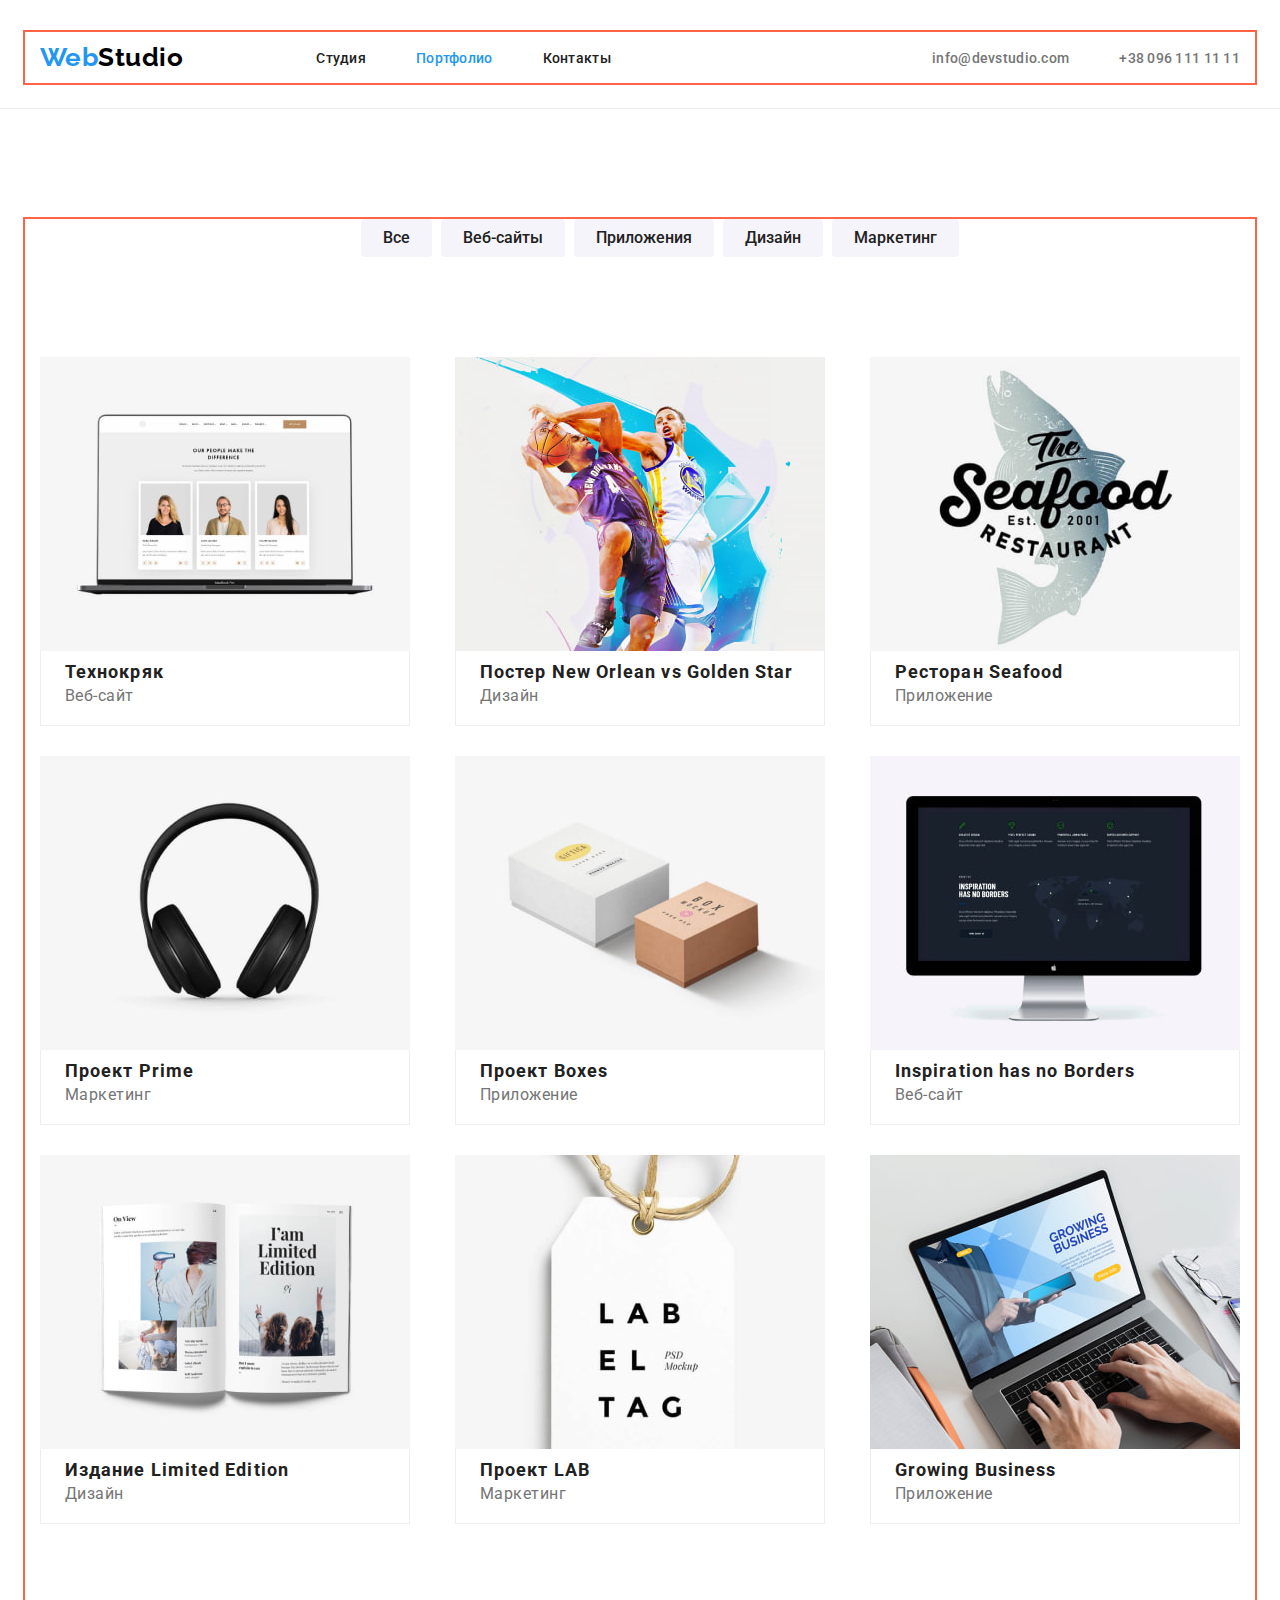
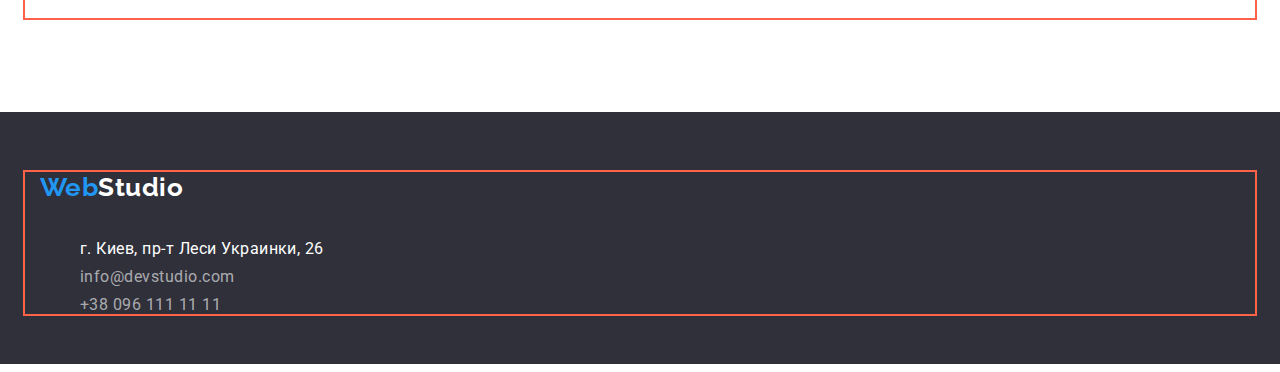
==== commit b28c1db8: "changed css" ====
--- a/portfolio.html
+++ b/portfolio.html
@@ -59,11 +59,17 @@
                <h1 class="portfolio-title visually-hidden">Портфолио</h1>
                <!--Навігація кнопки-->
                <ul class="filters">
-                  <li class="btn-main"><button type="button" class="btn">Все</button></li>
-                  <li class="btn-main"><button type="button" class="btn">Веб-сайты</button></li>
-                  <li class="btn-main"><button type="button" class="btn">Приложения</button></li>
-                  <li class="btn-main"><button type="button" class="btn">Дизайн</button></li>
-                  <li class="btn-main"><button type="button" class="btn">Маркетинг</button></li>
+                  <li class="btn-main"><button type="button" class="work-btn">Все</button></li>
+                  <li class="btn-main">
+                     <button type="button" class="work-btn">Веб-сайты</button>
+                  </li>
+                  <li class="btn-main">
+                     <button type="button" class="work-btn">Приложения</button>
+                  </li>
+                  <li class="btn-main"><button type="button" class="work-btn">Дизайн</button></li>
+                  <li class="btn-main">
+                     <button type="button" class="work-btn">Маркетинг</button>
+                  </li>
                </ul>
                <ul class="gallery">
                   <li class="gallery-item">
@@ -216,7 +222,7 @@
                   <li class="item">
                      <a
                         href="https://goo.gl/maps/U1DCQBSP9QyuAPN38"
-                        class="link"
+                        class="footer-adress-contact"
                         target="_blank"
                         rel="noopener noreferrer"
                         >г. Киев, пр-т Леси Украинки, 26</a
--- a/css/styles.css
+++ b/css/styles.css
@@ -111,10 +111,10 @@
 .footer .logo {
     color: var(--white-color);
 }
-.logo.foot {
+/*.logo.foot {
     display: block;
         margin-bottom: 20px;
-}
+}*/
 
 /* <!--hidden--> */
 .visually-hidden {
@@ -355,26 +355,36 @@
 }
 /* < !--підвал--> */
 .footer {
-    padding-top: 60px;
-    padding-bottom: 60px;
-    background-color: var(--primary-hero-footer-color);
+    box-sizing: border-box;
+           height: 252px;
+        padding-top: 60px;
+        background-color: var(--primary-hero-footer-color);
 }
 
 .address {
+display: block;
+    font-family: Roboto;
     font-style: normal;
-}
-
-.footer-adress .item:not(:last-child) {
+    font-weight: 400;
+    font-size: 14px;
+    line-height: 1.71;
+    letter-spacing: 0.03em;
+
+}
+
+/*.footer-adress .item:not(:last-child) {
 margin-bottom: 9px;
-}
-
-.footer-adress {
+}*/
+
+/*.footer-adress {
     font-size: 14px;
     line-height: 1.71; 
     font-weight: 400;
-}
-.footer-adress .link {
-    
+}*/
+
+.footer-adress-contact {
+display: inline-block;
+margin-top: 20px;
     color: var(--white-color);
     text-decoration: none;
     font-style: normal;
@@ -382,55 +392,127 @@
 }
     
 .footer-item {
+    display: inline-block;
+    margin-top: 9px;
 color:  var(--footer-adress-color);
 text-decoration: none;
 font-style: normal;
 }
 
 /* <!--Портфоліо--> */
+.filters {
+    display: flex;
+        justify-content: center;
+        padding-bottom: 50px;
+} 
+
+.btn-main:not(:last-child) {
+    margin-right: 9px;
+}
+
 
 .portfolio-title {
     display: none;
 }
 
 /* <!-- Кнопки --> */
-.btn {
+.work-btn {
+
+    padding: 6px 22px;
+
     font-weight: 500;
     font-size: 16px;
     line-height: 1.62;
+
     text-align: center;
-    cursor: pointer;
+    
     font-family: Roboto,
     sans-serif;
+    color: var(--primary-text-color);
   background-color: var(--portfolio-btn-color);
 }
 
-.filters .btn:hover,
-.filters .btn:focus {
+
+
+.work-btn:hover,
+.work-btn:focus {
 color: var(--white-color);
 background-color: var(--accent-color);
 }
+/* Работи */
+.gallery {
+    display: flex;
+        flex-wrap: wrap;
+    justify-content: space-between;
+
+    list-style: none;
+        padding-left: 0;
+        margin-top: 50px;
+        margin-bottom: 0;
+}
+
 .gallery-item {
+    width: 370px;
+    
+        margin-right: 30px;
+        margin-bottom: 30px;
 background: var(--white-color);
-border: 1px solid var(--main-project-iteam);
+border: 0;
 box-sizing: border-box;
 }
-.progects-item {
+
+.gallery-border {
+    display: block;
+
+    box-sizing: border-box;
+        border-right: 1px solid rgba(238, 238, 238, 1);
+        border-left: 1px solid rgba(238, 238, 238, 1);
+        border-bottom: 1px solid rgba(238, 238, 238, 1);
+        margin-top: -10px;
+}
+
+/*.progects-item {
     text-decoration: none;
-}
+}*/
+
 .gallery-title {
-    font-weight: 700;
-    font-size: 18px;
-    line-height: 2;
-    letter-spacing: 0.06em;
-    color: var(--primary-text-color);
-    text-decoration: none;
-}
+    display: block;
+        color: rgba(33, 33, 33, 1);
+    
+        font-family: Roboto;
+        font-style: 700;
+        font-size: 18px;
+        /* line-height: 36px; */
+        text-align: Left;
+        letter-spacing: 0.06em;
+    
+        padding-top: 20px;
+        margin-left: 24px;
+        margin-right: 24px;
+}
+
 .gallery-text {
+    
     font-weight: 400;
-    font-size: 16px;
-    line-height: 1.87;
-color: var(--primary-subtitle-color);
-text-decoration: none;
-    
-}
+        font-size: 16px;
+        /* line-height: 30px; */
+        color: rgba(117, 117, 117, 1);
+        letter-spacing: 0.03em;
+    
+        padding-top: 4px;
+        padding-bottom: 20px;
+        margin: 0 24px;
+    
+}
+
+.gallery>li:nth-last-of-type(-n + 3) {
+    margin-bottom: 0;
+}
+
+.gallery:nth-last-child(-n + 3) {
+    padding-bottom: 94px;
+}
+
+.gallery-item:nth-child(3n) {
+    margin-right: 0;
+}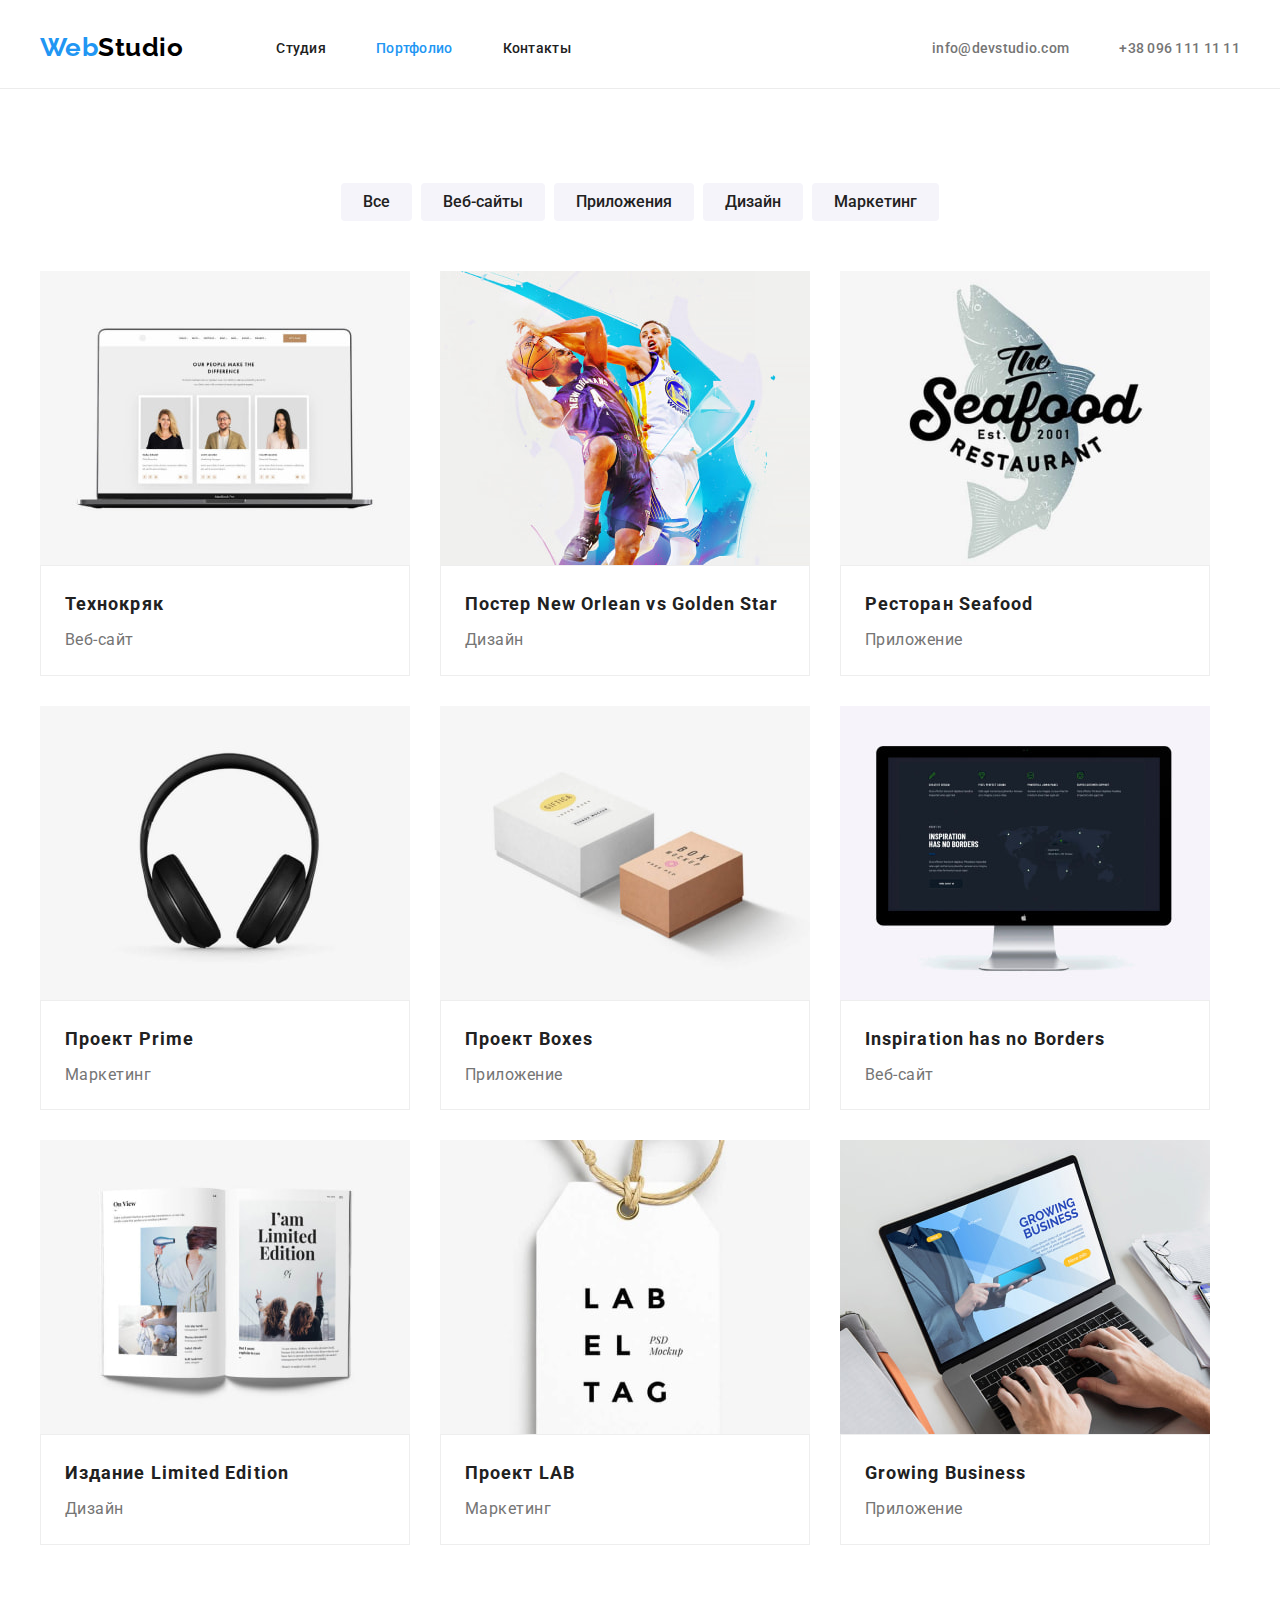
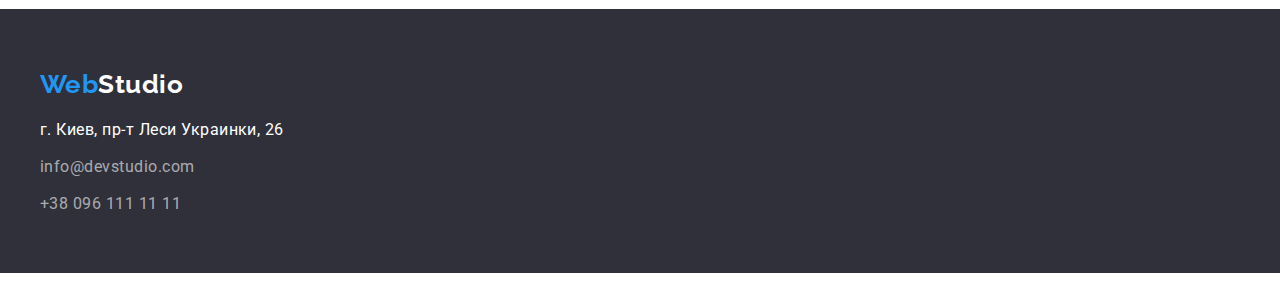
==== commit 3e5f5912: "fixed mistakes" ====
--- a/portfolio.html
+++ b/portfolio.html
@@ -214,9 +214,15 @@
       <!--підвал сайту-->
       <footer class="footer">
          <div class="container">
-            <a class="logo foot" href="./index.html" aria-label="лаготип сайта" lang="en"
-               ><span>Web</span>Studio</a
-            >
+            <div class="logo-foot">
+               <a
+                  class="foot-logo logo foot"
+                  href="./index.html"
+                  aria-label="лаготип сайта"
+                  lang="en"
+                  ><span>Web</span>Studio</a
+               >
+            </div>
             <address class="adress">
                <ul class="footer-adress">
                   <li class="item">
--- a/css/styles.css
+++ b/css/styles.css
@@ -49,8 +49,7 @@
 h5,
 h6,
 p {
-    margin-top: 0px;
-    margin-bottom: 0px;
+    margin: 0;
 }
 
 button {
@@ -80,7 +79,7 @@
     margin-left: auto;
     margin-right: auto;
 
-     outline: 2px solid tomato; 
+     /*outline: 2px solid tomato; */
 }
 /* Шапка */
 .header {
@@ -142,7 +141,11 @@
 .filters,
 .gallery {
 list-style: none;
-}
+margin: 0;
+padding-left: 0;
+}
+
+
 
 .header-list .link {
     font-weight: 500;
@@ -162,6 +165,8 @@
 
 .navigation .link:hover,
 .navigation .link:focus, 
+.footer-adress-contact:hover,
+.footer-adress-contact:focus,
 .footer-adress .footer-item:hover,
 .footer-adress .footer-item:focus {
     color: var(--accent-color);
@@ -218,7 +223,7 @@
 }
 
 .hero-title {
-    margin-top: 0;
+   
         margin-bottom: 30px;
         max-width: 696px;
         margin-left: auto;
@@ -233,10 +238,11 @@
     color: var(--white-color);
 }
 .button.primary {
-min-width: 200px;
-    height: 50px;
+/*min-width: 200px;
+    height: 50px;*/
     margin-right: auto;
     margin-left: auto;
+padding: 10px 32px;
 
 background-color: var(--accent-color);
 color: var(--white-color);
@@ -245,7 +251,7 @@
     line-height: 1.88;
     letter-spacing: 0.06em;
     display: block;
-        align-items: center;
+        /*align-items: center;*/
         text-align: center;
 
 }
@@ -255,24 +261,42 @@
     background-color: var(--button-hover-color);
 }
 /* <!--секція особливості-->*/
+.specifics {
+  padding-top: 94px;  
+  padding-bottom: 94px;
+}
+
 .feature-list {
+
     display: flex;
-    margin-right: -30px;
-}
-
-.feature-iteam {
+        justify-content: space-between;
+        list-style: none;
+    
+        /* height: 200px; */
+        margin: 0;
+               padding-left: 0;
+}
+/*.feature-list .feature-iteam+.feature-iteam {
+    margin-left: 30px;
+}*/
+
+.feature-list .feature-iteam:not(:last-child) {
     margin-right: 30px;
-    width: calc(100% - 30px / 4);
-}
+}
+
+.feature-list .feature-list {
+    width: 270px;
+}
+
 
 .member-title {
-    margin-top: 0;
+    
         margin-bottom: 10px;
-    
+    text-transform: uppercase;
         font-weight: 700;
         font-size: 14px;
         line-height: 1.14;
-        text-transform: uppercase;
+       
 }
 
 .subtitle {
@@ -292,22 +316,28 @@
 .section-title {
     margin-top: 0;
         margin-bottom: 50px;
+       /* padding-top: 94px;*/
 font-weight: 700;
 font-size: 36px;
 line-height: 1.17;
 text-align: center;
 
 }
+
 .section-list {
     display: flex;
-}
+    padding-bottom: 94px;
+}
+
 .section-list .item:not(:last-child) {
     margin-right: 30px;} 
 
 /* < !--Наша команда--> */
+
 .member-list {
     display: flex;
         text-align: center;
+       
 }
 
 .member-list .member-item:not(:last-child) {
@@ -315,6 +345,7 @@
 }
 
 .member-item {
+    
     width: 270px;
     
         background: var(--white-color);
@@ -329,14 +360,15 @@
 }
 
 .team {
+padding-top: 94px;
+    padding-bottom: 94px;
     background-color: var(--primary-team-color);
- font-size: 16px;
- line-height: 1.19;
+ /*font-size: 16px;
+ line-height: 1.19;*/
  
 }
 .team .member-title {
-    margin-top: 0;
-        margin-bottom: 10px;
+           margin-bottom: 10px;
     font-weight: 500;
     text-align: center;
     font-size: 16px;
@@ -355,14 +387,14 @@
 }
 /* < !--підвал--> */
 .footer {
-    box-sizing: border-box;
-           height: 252px;
+    padding-bottom: 60px;
         padding-top: 60px;
         background-color: var(--primary-hero-footer-color);
 }
 
 .address {
 display: block;
+
     font-family: Roboto;
     font-style: normal;
     font-weight: 400;
@@ -371,20 +403,20 @@
     letter-spacing: 0.03em;
 
 }
-
-/*.footer-adress .item:not(:last-child) {
+.logo-foot {
+margin-bottom: 20px;
+}
+
+
+.footer-adress .item:not(:last-child) {
 margin-bottom: 9px;
-}*/
-
-/*.footer-adress {
-    font-size: 14px;
-    line-height: 1.71; 
-    font-weight: 400;
-}*/
+}
+
+
 
 .footer-adress-contact {
 display: inline-block;
-margin-top: 20px;
+
     color: var(--white-color);
     text-decoration: none;
     font-style: normal;
@@ -403,7 +435,7 @@
 .filters {
     display: flex;
         justify-content: center;
-        padding-bottom: 50px;
+       margin-bottom: 50px;
 } 
 
 .btn-main:not(:last-child) {
@@ -443,32 +475,28 @@
 .gallery {
     display: flex;
         flex-wrap: wrap;
-    justify-content: space-between;
+
+        margin-right: -30px;
+            margin-bottom: -30px;
+    /*justify-content: space-between;
 
     list-style: none;
         padding-left: 0;
         margin-top: 50px;
-        margin-bottom: 0;
+        margin-bottom: 0;*/
 }
 
 .gallery-item {
     width: 370px;
-    
-        margin-right: 30px;
+    margin-right: 30px;
         margin-bottom: 30px;
 background: var(--white-color);
-border: 0;
-box-sizing: border-box;
+
 }
 
 .gallery-border {
-    display: block;
-
-    box-sizing: border-box;
-        border-right: 1px solid rgba(238, 238, 238, 1);
-        border-left: 1px solid rgba(238, 238, 238, 1);
-        border-bottom: 1px solid rgba(238, 238, 238, 1);
-        margin-top: -10px;
+    border: 1px solid #eeeeee;
+        padding: 20px 24px;
 }
 
 /*.progects-item {
@@ -476,42 +504,48 @@
 }*/
 
 .gallery-title {
-    display: block;
+    /*display: block;
         color: rgba(33, 33, 33, 1);
     
         font-family: Roboto;
         font-style: 700;
         font-size: 18px;
         /* line-height: 36px; */
-        text-align: Left;
+        /*text-align: Left;
         letter-spacing: 0.06em;
     
-        padding-top: 20px;
-        margin-left: 24px;
-        margin-right: 24px;
+        padding-top: 20px;*/
+               
+
+        margin-bottom: 4px;
+        
+            font-weight: 700;
+            font-size: 18px;
+            line-height: 2;
+        
+            letter-spacing: 0.06em;
+        
+            color: var(--primary-text-color);
 }
 
 .gallery-text {
     
-    font-weight: 400;
+    
         font-size: 16px;
+        line-height: 1.8;
         /* line-height: 30px; */
-        color: rgba(117, 117, 117, 1);
+        color: var(--primary-subtitle-color);
         letter-spacing: 0.03em;
-    
-        padding-top: 4px;
-        padding-bottom: 20px;
-        margin: 0 24px;
-    
+     
 }
 
 .gallery>li:nth-last-of-type(-n + 3) {
     margin-bottom: 0;
 }
 
-.gallery:nth-last-child(-n + 3) {
+/*.gallery:nth-last-child(-n + 3) {
     padding-bottom: 94px;
-}
+}*/
 
 .gallery-item:nth-child(3n) {
     margin-right: 0;
